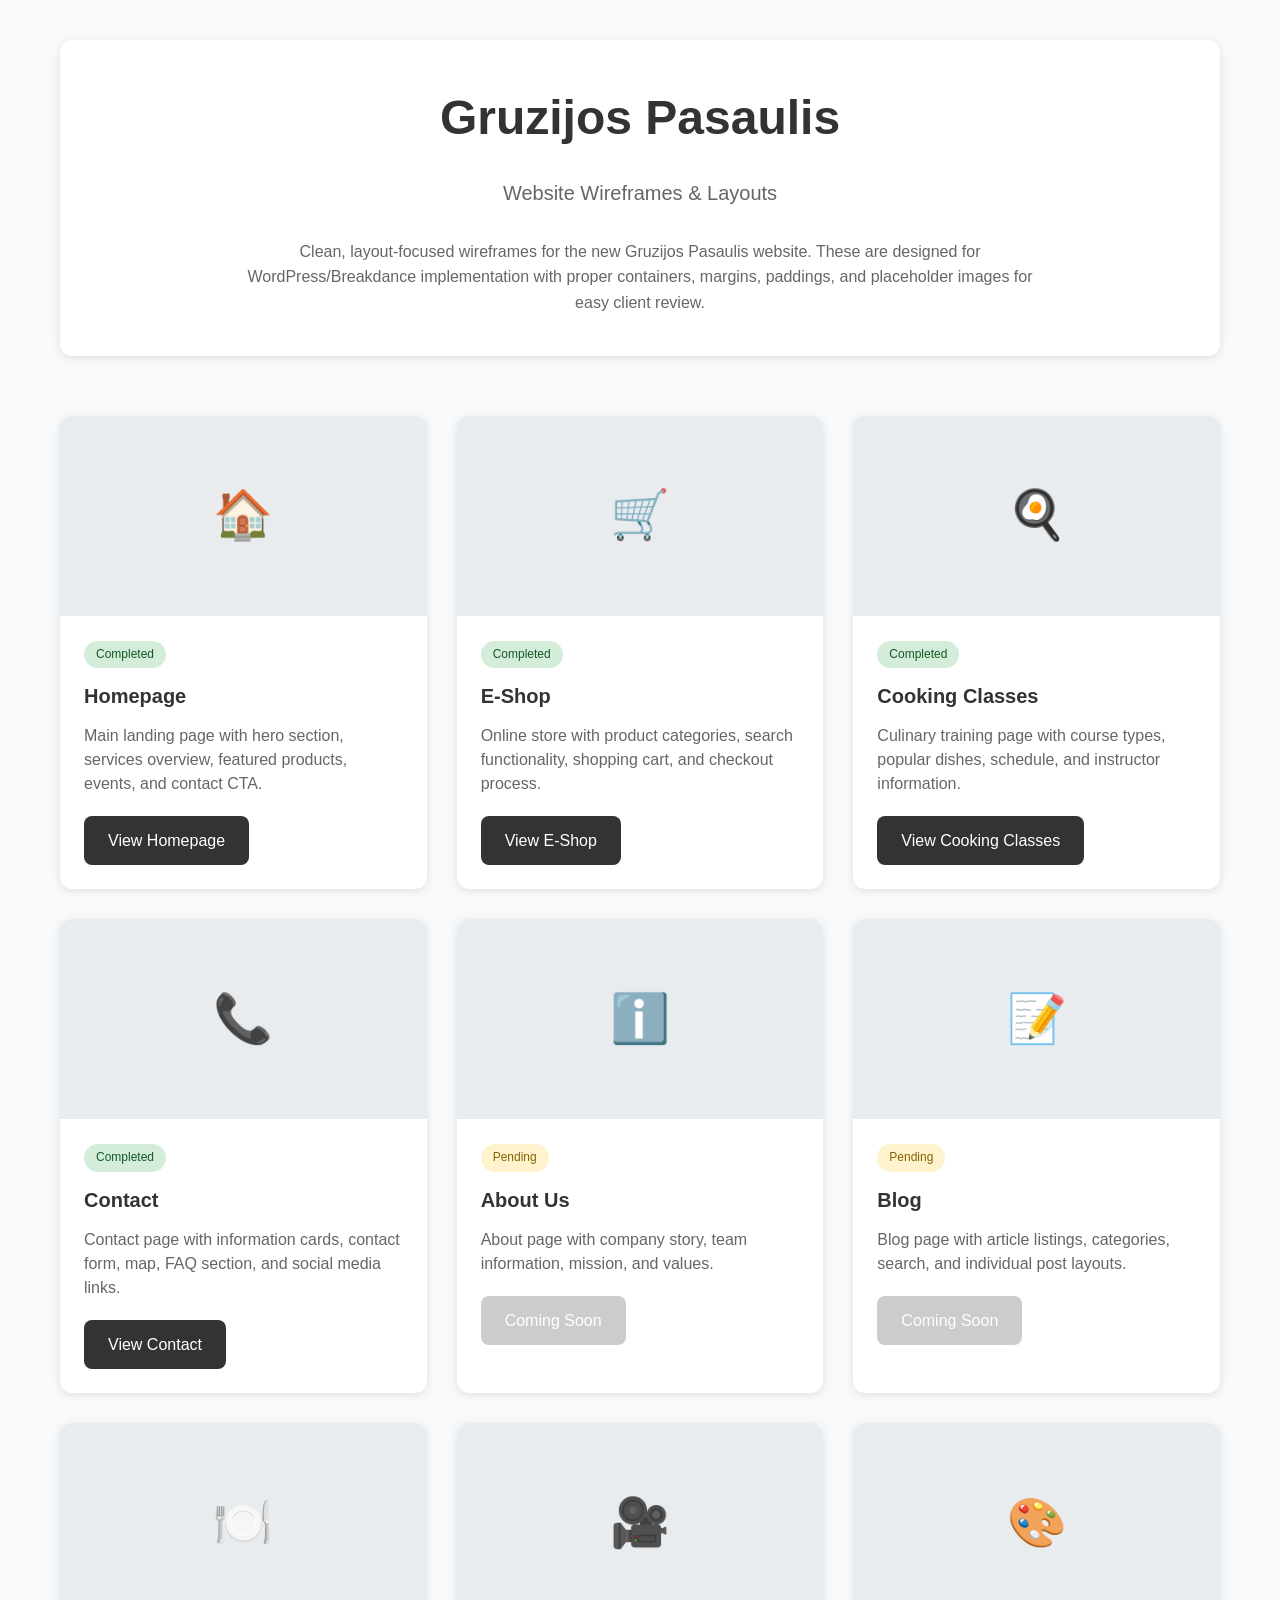
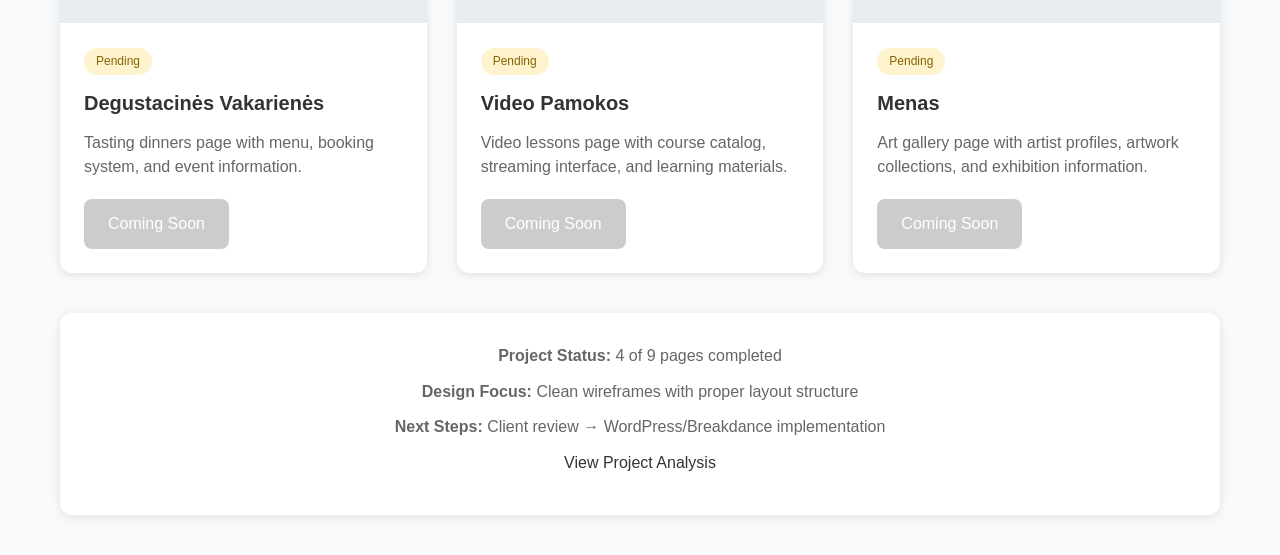
==== index.html @ 08dd2563 "Naujas" ====
<!DOCTYPE html>
<html lang="lt">
<head>
    <meta charset="UTF-8">
    <meta name="viewport" content="width=device-width, initial-scale=1.0">
    <title>Gruzijos Pasaulis - Wireframes</title>
    <style>
        * {
            margin: 0;
            padding: 0;
            box-sizing: border-box;
        }
        
        body {
            font-family: Arial, sans-serif;
            line-height: 1.6;
            color: #333;
            background: #f8f9fa;
        }
        
        .container {
            max-width: 1200px;
            margin: 0 auto;
            padding: 40px 20px;
        }
        
        header {
            text-align: center;
            margin-bottom: 60px;
            background: white;
            padding: 40px;
            border-radius: 12px;
            box-shadow: 0 2px 8px rgba(0,0,0,0.1);
        }
        
        h1 {
            font-size: 48px;
            margin-bottom: 20px;
            color: #333;
        }
        
        .subtitle {
            font-size: 20px;
            color: #666;
            margin-bottom: 30px;
        }
        
        .description {
            font-size: 16px;
            color: #666;
            max-width: 800px;
            margin: 0 auto;
        }
        
        .pages-grid {
            display: grid;
            grid-template-columns: repeat(auto-fit, minmax(300px, 1fr));
            gap: 30px;
            margin-bottom: 40px;
        }
        
        .page-card {
            background: white;
            border-radius: 12px;
            overflow: hidden;
            box-shadow: 0 2px 8px rgba(0,0,0,0.1);
            transition: transform 0.3s ease, box-shadow 0.3s ease;
        }
        
        .page-card:hover {
            transform: translateY(-5px);
            box-shadow: 0 8px 24px rgba(0,0,0,0.15);
        }
        
        .page-image {
            height: 200px;
            background: #e9ecef;
            display: flex;
            align-items: center;
            justify-content: center;
            font-size: 48px;
            color: #666;
        }
        
        .page-info {
            padding: 24px;
        }
        
        .page-info h3 {
            margin-bottom: 12px;
            font-size: 20px;
            color: #333;
        }
        
        .page-info p {
            margin-bottom: 20px;
            color: #666;
            line-height: 1.5;
        }
        
        .page-link {
            display: inline-block;
            padding: 12px 24px;
            background: #333;
            color: white;
            text-decoration: none;
            border-radius: 8px;
            font-weight: 500;
            transition: background-color 0.3s ease;
        }
        
        .page-link:hover {
            background: #555;
        }
        
        .status {
            display: inline-block;
            padding: 4px 12px;
            border-radius: 20px;
            font-size: 12px;
            font-weight: 500;
            margin-bottom: 12px;
        }
        
        .status.completed {
            background: #d4edda;
            color: #155724;
        }
        
        .status.pending {
            background: #fff3cd;
            color: #856404;
        }
        
        .footer {
            text-align: center;
            background: white;
            padding: 30px;
            border-radius: 12px;
            box-shadow: 0 2px 8px rgba(0,0,0,0.1);
        }
        
        .footer p {
            color: #666;
            margin-bottom: 10px;
        }
        
        .footer a {
            color: #333;
            text-decoration: none;
            font-weight: 500;
        }
        
        .footer a:hover {
            text-decoration: underline;
        }
        
        @media (max-width: 768px) {
            .container {
                padding: 20px 16px;
            }
            
            h1 {
                font-size: 36px;
            }
            
            .pages-grid {
                grid-template-columns: 1fr;
            }
        }
    </style>
</head>
<body>
    <div class="container">
        <header>
            <h1>Gruzijos Pasaulis</h1>
            <p class="subtitle">Website Wireframes & Layouts</p>
            <p class="description">
                Clean, layout-focused wireframes for the new Gruzijos Pasaulis website. 
                These are designed for WordPress/Breakdance implementation with proper containers, 
                margins, paddings, and placeholder images for easy client review.
            </p>
        </header>
        
        <div class="pages-grid">
            <div class="page-card">
                <div class="page-image">🏠</div>
                <div class="page-info">
                    <span class="status completed">Completed</span>
                    <h3>Homepage</h3>
                    <p>Main landing page with hero section, services overview, featured products, events, and contact CTA.</p>
                    <a href="homepage-layout.html" class="page-link">View Homepage</a>
                </div>
            </div>
            
            <div class="page-card">
                <div class="page-image">🛒</div>
                <div class="page-info">
                    <span class="status completed">Completed</span>
                    <h3>E-Shop</h3>
                    <p>Online store with product categories, search functionality, shopping cart, and checkout process.</p>
                    <a href="e-shop-layout.html" class="page-link">View E-Shop</a>
                </div>
            </div>
            
            <div class="page-card">
                <div class="page-image">🍳</div>
                <div class="page-info">
                    <span class="status completed">Completed</span>
                    <h3>Cooking Classes</h3>
                    <p>Culinary training page with course types, popular dishes, schedule, and instructor information.</p>
                    <a href="cooking-classes-layout.html" class="page-link">View Cooking Classes</a>
                </div>
            </div>
            
            <div class="page-card">
                <div class="page-image">📞</div>
                <div class="page-info">
                    <span class="status completed">Completed</span>
                    <h3>Contact</h3>
                    <p>Contact page with information cards, contact form, map, FAQ section, and social media links.</p>
                    <a href="contact-layout.html" class="page-link">View Contact</a>
                </div>
            </div>
            
            <div class="page-card">
                <div class="page-image">ℹ️</div>
                <div class="page-info">
                    <span class="status pending">Pending</span>
                    <h3>About Us</h3>
                    <p>About page with company story, team information, mission, and values.</p>
                    <a href="#" class="page-link" style="background: #ccc; cursor: not-allowed;">Coming Soon</a>
                </div>
            </div>
            
            <div class="page-card">
                <div class="page-image">📝</div>
                <div class="page-info">
                    <span class="status pending">Pending</span>
                    <h3>Blog</h3>
                    <p>Blog page with article listings, categories, search, and individual post layouts.</p>
                    <a href="#" class="page-link" style="background: #ccc; cursor: not-allowed;">Coming Soon</a>
                </div>
            </div>
            
            <div class="page-card">
                <div class="page-image">🍽️</div>
                <div class="page-info">
                    <span class="status pending">Pending</span>
                    <h3>Degustacinės Vakarienės</h3>
                    <p>Tasting dinners page with menu, booking system, and event information.</p>
                    <a href="#" class="page-link" style="background: #ccc; cursor: not-allowed;">Coming Soon</a>
                </div>
            </div>
            
            <div class="page-card">
                <div class="page-image">🎥</div>
                <div class="page-info">
                    <span class="status pending">Pending</span>
                    <h3>Video Pamokos</h3>
                    <p>Video lessons page with course catalog, streaming interface, and learning materials.</p>
                    <a href="#" class="page-link" style="background: #ccc; cursor: not-allowed;">Coming Soon</a>
                </div>
            </div>
            
            <div class="page-card">
                <div class="page-image">🎨</div>
                <div class="page-info">
                    <span class="status pending">Pending</span>
                    <h3>Menas</h3>
                    <p>Art gallery page with artist profiles, artwork collections, and exhibition information.</p>
                    <a href="#" class="page-link" style="background: #ccc; cursor: not-allowed;">Coming Soon</a>
                </div>
            </div>
        </div>
        
        <div class="footer">
            <p><strong>Project Status:</strong> 4 of 9 pages completed</p>
            <p><strong>Design Focus:</strong> Clean wireframes with proper layout structure</p>
            <p><strong>Next Steps:</strong> Client review → WordPress/Breakdance implementation</p>
            <p><a href="website-structure-analysis.md">View Project Analysis</a></p>
        </div>
    </div>
</body>
</html>
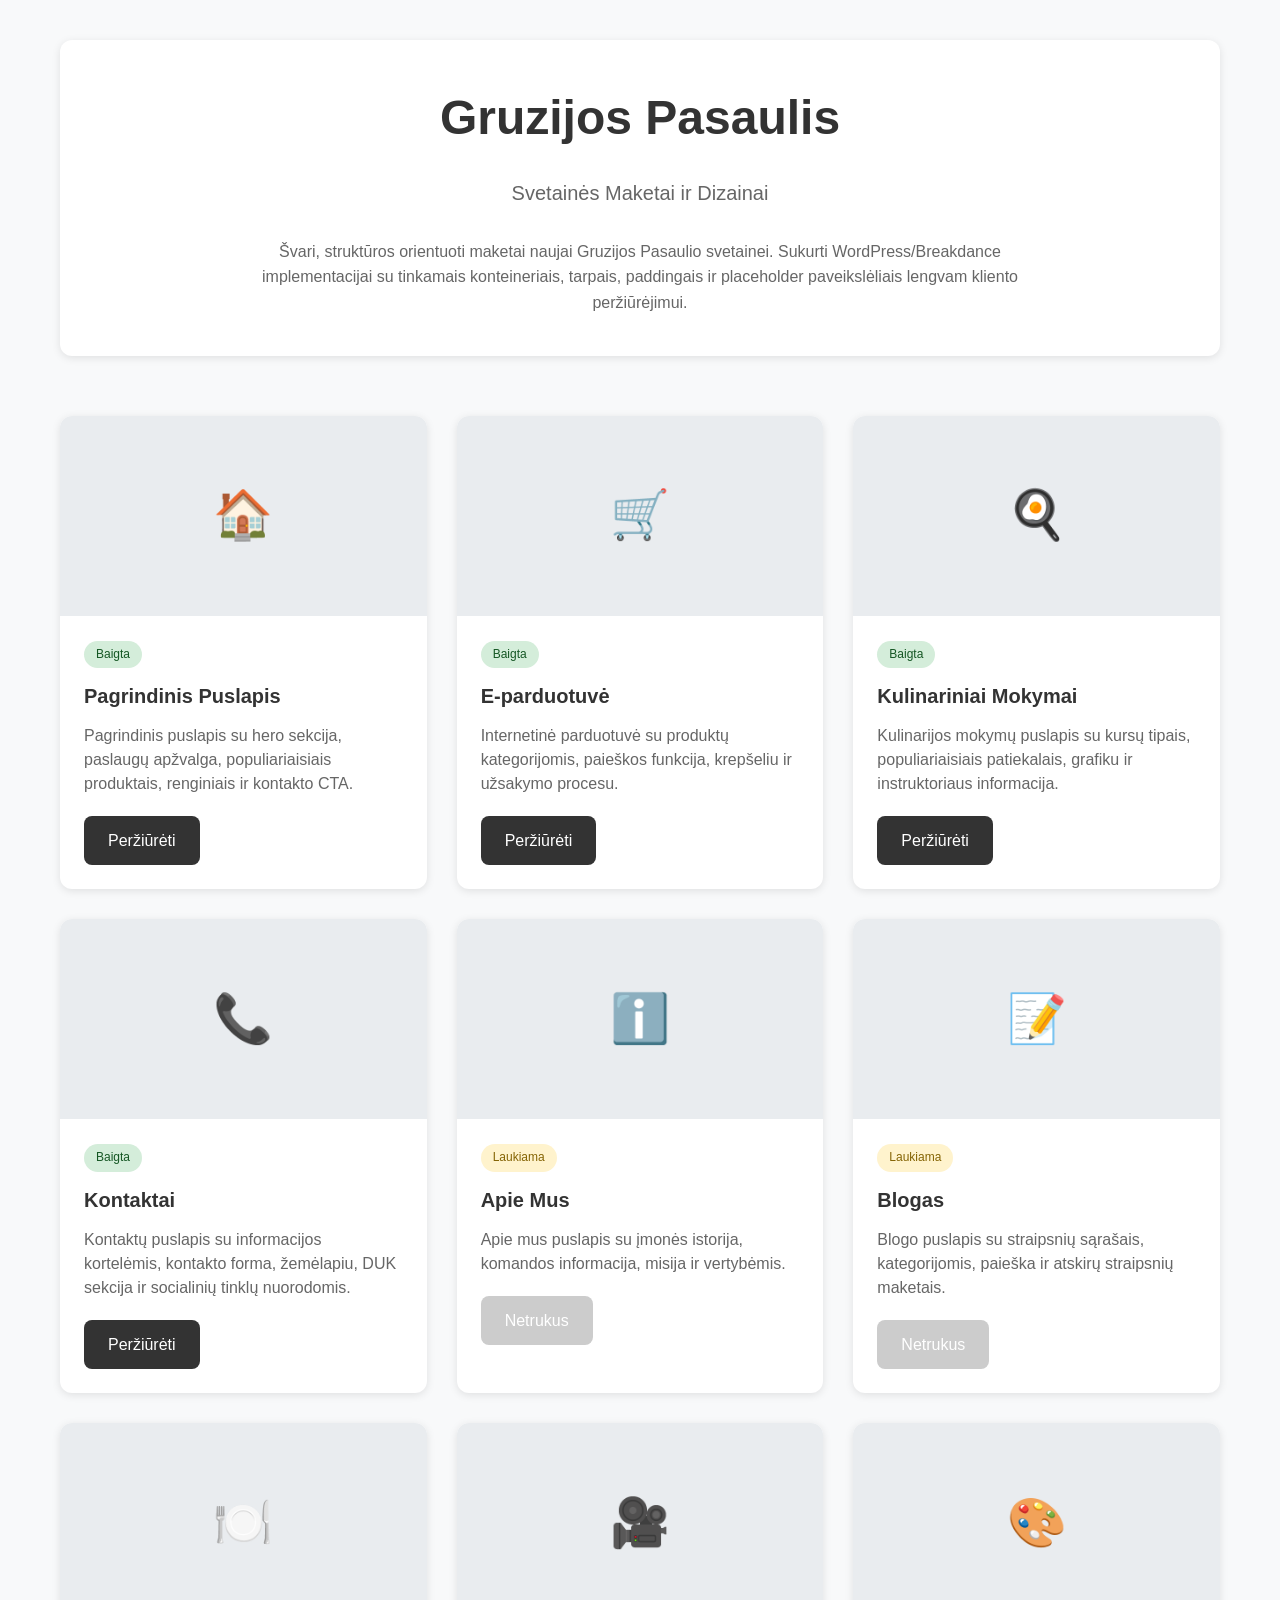
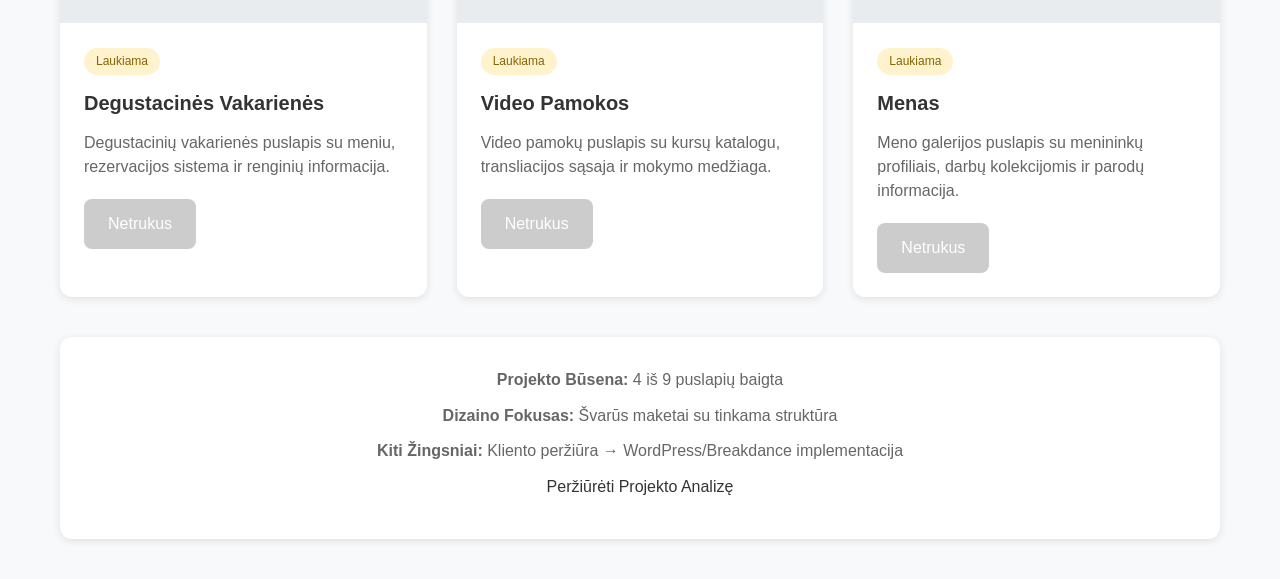
==== commit ad3c3529: "Atnaujinta index.html lietuviÅ³ kalba - visi tekstai ir apraÅ¡ymai dabar lietuviÅ³ kalba" ====
--- a/index.html
+++ b/index.html
@@ -3,7 +3,7 @@
 <head>
     <meta charset="UTF-8">
     <meta name="viewport" content="width=device-width, initial-scale=1.0">
-    <title>Gruzijos Pasaulis - Wireframes</title>
+    <title>Gruzijos Pasaulis - Maketai</title>
     <style>
         * {
             margin: 0;
@@ -174,11 +174,11 @@
     <div class="container">
         <header>
             <h1>Gruzijos Pasaulis</h1>
-            <p class="subtitle">Website Wireframes & Layouts</p>
+            <p class="subtitle">Svetainės Maketai ir Dizainai</p>
             <p class="description">
-                Clean, layout-focused wireframes for the new Gruzijos Pasaulis website. 
-                These are designed for WordPress/Breakdance implementation with proper containers, 
-                margins, paddings, and placeholder images for easy client review.
+                Švari, struktūros orientuoti maketai naujai Gruzijos Pasaulio svetainei. 
+                Sukurti WordPress/Breakdance implementacijai su tinkamais konteineriais, 
+                tarpais, paddingais ir placeholder paveikslėliais lengvam kliento peržiūrėjimui.
             </p>
         </header>
         
@@ -186,99 +186,99 @@
             <div class="page-card">
                 <div class="page-image">🏠</div>
                 <div class="page-info">
-                    <span class="status completed">Completed</span>
-                    <h3>Homepage</h3>
-                    <p>Main landing page with hero section, services overview, featured products, events, and contact CTA.</p>
-                    <a href="homepage-layout.html" class="page-link">View Homepage</a>
+                    <span class="status completed">Baigta</span>
+                    <h3>Pagrindinis Puslapis</h3>
+                    <p>Pagrindinis puslapis su hero sekcija, paslaugų apžvalga, populiariaisiais produktais, renginiais ir kontakto CTA.</p>
+                    <a href="homepage-layout.html" class="page-link">Peržiūrėti</a>
                 </div>
             </div>
             
             <div class="page-card">
                 <div class="page-image">🛒</div>
                 <div class="page-info">
-                    <span class="status completed">Completed</span>
-                    <h3>E-Shop</h3>
-                    <p>Online store with product categories, search functionality, shopping cart, and checkout process.</p>
-                    <a href="e-shop-layout.html" class="page-link">View E-Shop</a>
+                    <span class="status completed">Baigta</span>
+                    <h3>E-parduotuvė</h3>
+                    <p>Internetinė parduotuvė su produktų kategorijomis, paieškos funkcija, krepšeliu ir užsakymo procesu.</p>
+                    <a href="e-shop-layout.html" class="page-link">Peržiūrėti</a>
                 </div>
             </div>
             
             <div class="page-card">
                 <div class="page-image">🍳</div>
                 <div class="page-info">
-                    <span class="status completed">Completed</span>
-                    <h3>Cooking Classes</h3>
-                    <p>Culinary training page with course types, popular dishes, schedule, and instructor information.</p>
-                    <a href="cooking-classes-layout.html" class="page-link">View Cooking Classes</a>
+                    <span class="status completed">Baigta</span>
+                    <h3>Kulinariniai Mokymai</h3>
+                    <p>Kulinarijos mokymų puslapis su kursų tipais, populiariaisiais patiekalais, grafiku ir instruktoriaus informacija.</p>
+                    <a href="cooking-classes-layout.html" class="page-link">Peržiūrėti</a>
                 </div>
             </div>
             
             <div class="page-card">
                 <div class="page-image">📞</div>
                 <div class="page-info">
-                    <span class="status completed">Completed</span>
-                    <h3>Contact</h3>
-                    <p>Contact page with information cards, contact form, map, FAQ section, and social media links.</p>
-                    <a href="contact-layout.html" class="page-link">View Contact</a>
+                    <span class="status completed">Baigta</span>
+                    <h3>Kontaktai</h3>
+                    <p>Kontaktų puslapis su informacijos kortelėmis, kontakto forma, žemėlapiu, DUK sekcija ir socialinių tinklų nuorodomis.</p>
+                    <a href="contact-layout.html" class="page-link">Peržiūrėti</a>
                 </div>
             </div>
             
             <div class="page-card">
                 <div class="page-image">ℹ️</div>
                 <div class="page-info">
-                    <span class="status pending">Pending</span>
-                    <h3>About Us</h3>
-                    <p>About page with company story, team information, mission, and values.</p>
-                    <a href="#" class="page-link" style="background: #ccc; cursor: not-allowed;">Coming Soon</a>
+                    <span class="status pending">Laukiama</span>
+                    <h3>Apie Mus</h3>
+                    <p>Apie mus puslapis su įmonės istorija, komandos informacija, misija ir vertybėmis.</p>
+                    <a href="#" class="page-link" style="background: #ccc; cursor: not-allowed;">Netrukus</a>
                 </div>
             </div>
             
             <div class="page-card">
                 <div class="page-image">📝</div>
                 <div class="page-info">
-                    <span class="status pending">Pending</span>
-                    <h3>Blog</h3>
-                    <p>Blog page with article listings, categories, search, and individual post layouts.</p>
-                    <a href="#" class="page-link" style="background: #ccc; cursor: not-allowed;">Coming Soon</a>
+                    <span class="status pending">Laukiama</span>
+                    <h3>Blogas</h3>
+                    <p>Blogo puslapis su straipsnių sąrašais, kategorijomis, paieška ir atskirų straipsnių maketais.</p>
+                    <a href="#" class="page-link" style="background: #ccc; cursor: not-allowed;">Netrukus</a>
                 </div>
             </div>
             
             <div class="page-card">
                 <div class="page-image">🍽️</div>
                 <div class="page-info">
-                    <span class="status pending">Pending</span>
+                    <span class="status pending">Laukiama</span>
                     <h3>Degustacinės Vakarienės</h3>
-                    <p>Tasting dinners page with menu, booking system, and event information.</p>
-                    <a href="#" class="page-link" style="background: #ccc; cursor: not-allowed;">Coming Soon</a>
+                    <p>Degustacinių vakarienės puslapis su meniu, rezervacijos sistema ir renginių informacija.</p>
+                    <a href="#" class="page-link" style="background: #ccc; cursor: not-allowed;">Netrukus</a>
                 </div>
             </div>
             
             <div class="page-card">
                 <div class="page-image">🎥</div>
                 <div class="page-info">
-                    <span class="status pending">Pending</span>
+                    <span class="status pending">Laukiama</span>
                     <h3>Video Pamokos</h3>
-                    <p>Video lessons page with course catalog, streaming interface, and learning materials.</p>
-                    <a href="#" class="page-link" style="background: #ccc; cursor: not-allowed;">Coming Soon</a>
+                    <p>Video pamokų puslapis su kursų katalogu, transliacijos sąsaja ir mokymo medžiaga.</p>
+                    <a href="#" class="page-link" style="background: #ccc; cursor: not-allowed;">Netrukus</a>
                 </div>
             </div>
             
             <div class="page-card">
                 <div class="page-image">🎨</div>
                 <div class="page-info">
-                    <span class="status pending">Pending</span>
+                    <span class="status pending">Laukiama</span>
                     <h3>Menas</h3>
-                    <p>Art gallery page with artist profiles, artwork collections, and exhibition information.</p>
-                    <a href="#" class="page-link" style="background: #ccc; cursor: not-allowed;">Coming Soon</a>
+                    <p>Meno galerijos puslapis su menininkų profiliais, darbų kolekcijomis ir parodų informacija.</p>
+                    <a href="#" class="page-link" style="background: #ccc; cursor: not-allowed;">Netrukus</a>
                 </div>
             </div>
         </div>
         
         <div class="footer">
-            <p><strong>Project Status:</strong> 4 of 9 pages completed</p>
-            <p><strong>Design Focus:</strong> Clean wireframes with proper layout structure</p>
-            <p><strong>Next Steps:</strong> Client review → WordPress/Breakdance implementation</p>
-            <p><a href="website-structure-analysis.md">View Project Analysis</a></p>
+            <p><strong>Projekto Būsena:</strong> 4 iš 9 puslapių baigta</p>
+            <p><strong>Dizaino Fokusas:</strong> Švarūs maketai su tinkama struktūra</p>
+            <p><strong>Kiti Žingsniai:</strong> Kliento peržiūra → WordPress/Breakdance implementacija</p>
+            <p><a href="website-structure-analysis.md">Peržiūrėti Projekto Analizę</a></p>
         </div>
     </div>
 </body>
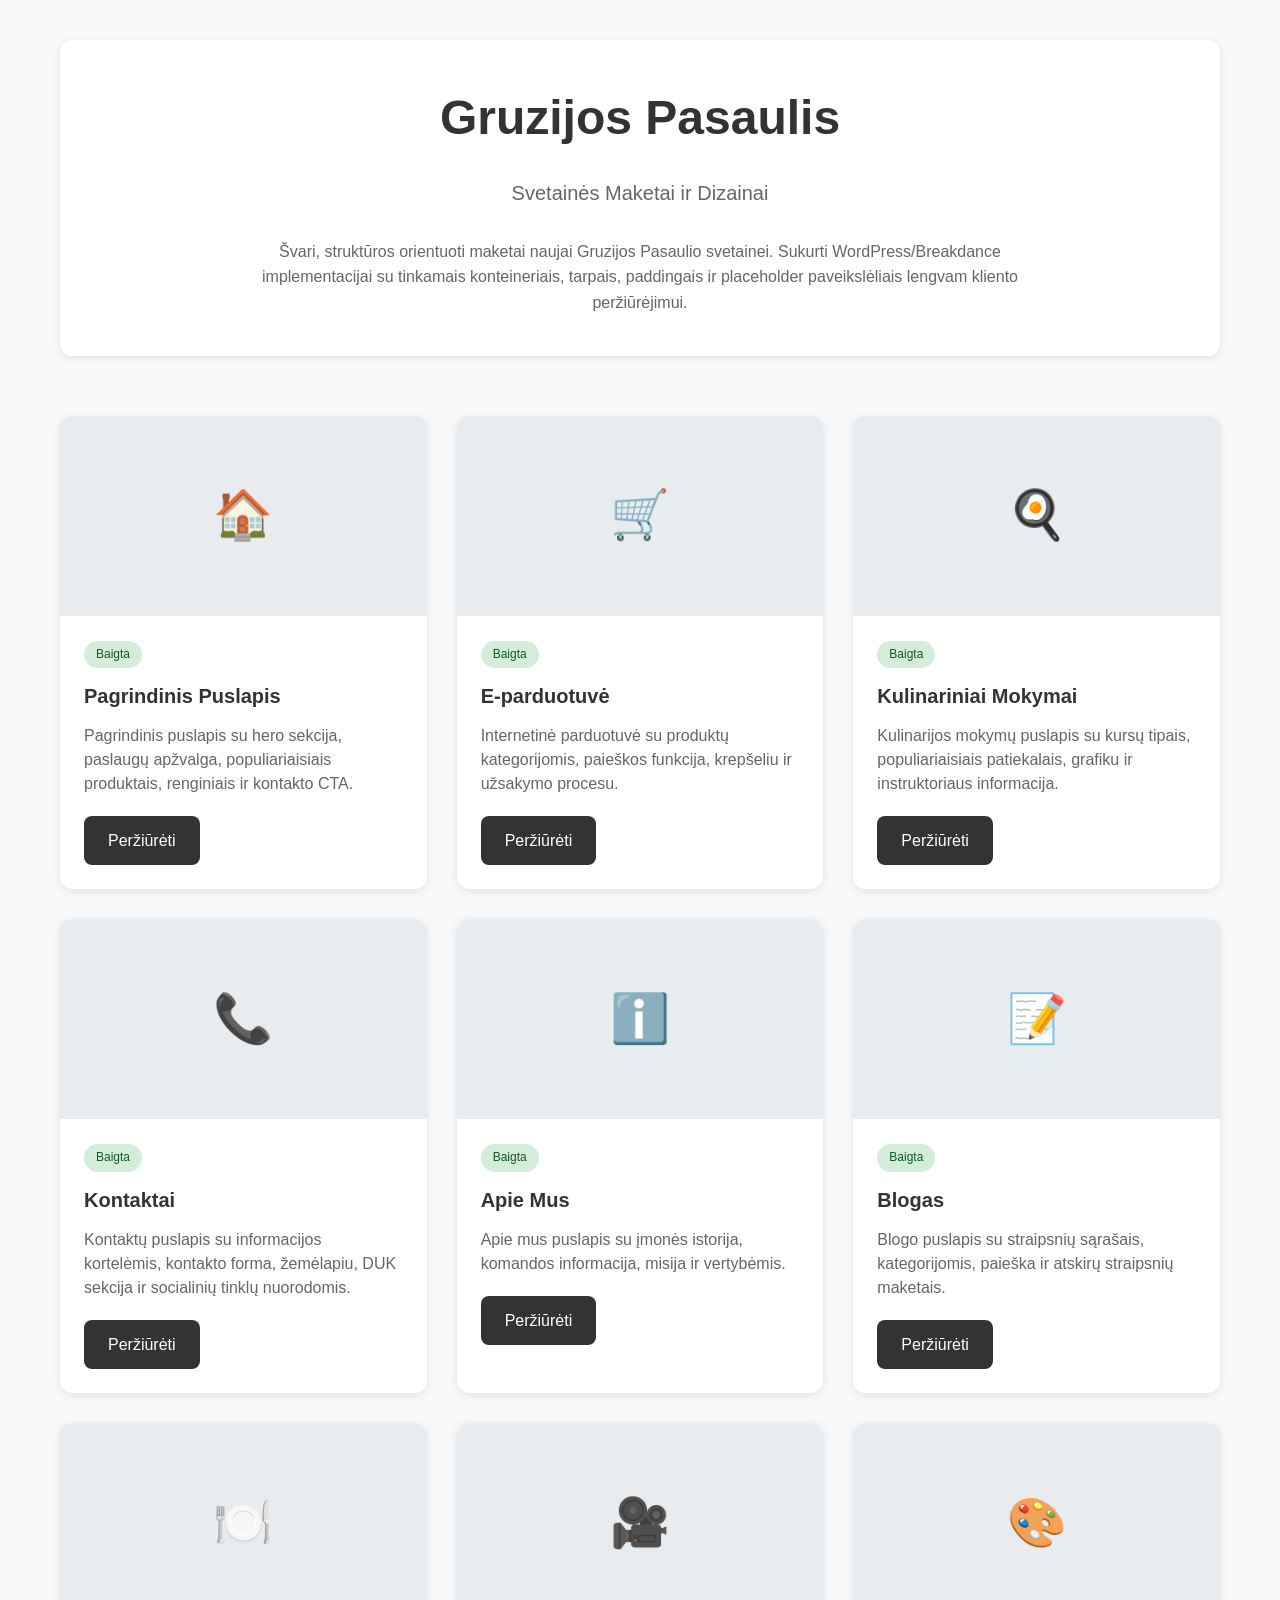
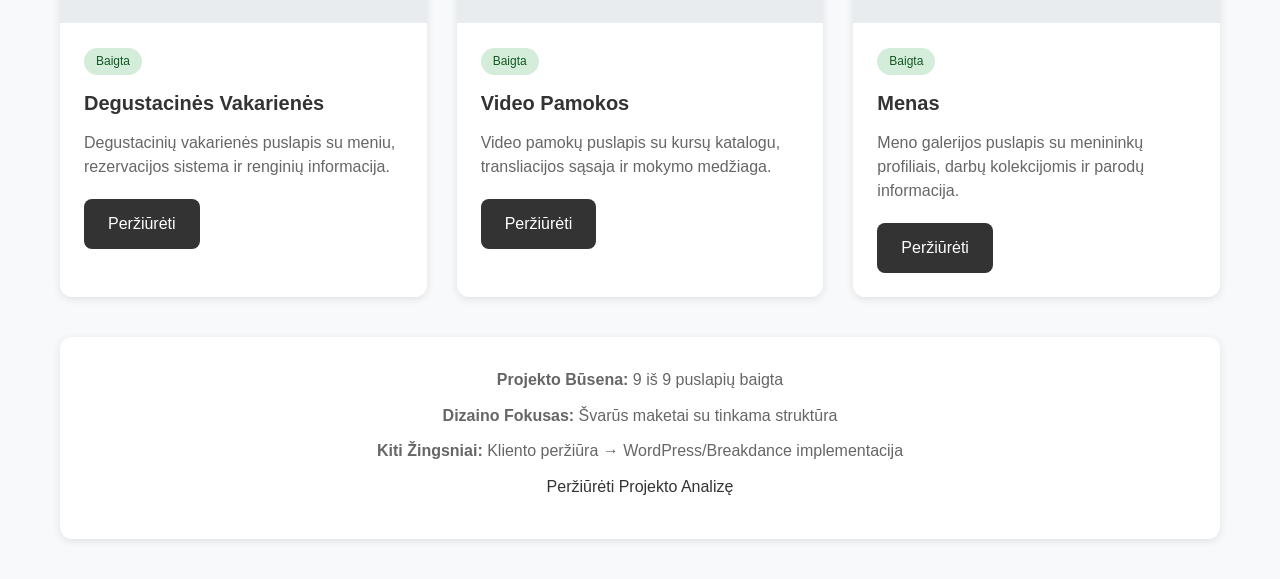
==== commit 7f90884b: "PridÄ—ti visi likÄ™ puslapiai: Apie Mus, Blogas, DegustacinÄ—s VakarienÄ—s, Video Pamokos, Menas - v" ====
--- a/index.html
+++ b/index.html
@@ -4,6 +4,7 @@
     <meta charset="UTF-8">
     <meta name="viewport" content="width=device-width, initial-scale=1.0">
     <title>Gruzijos Pasaulis - Maketai</title>
+    <meta http-equiv="Cache-Control" content="no-cache, no-store, must-revalidate">
     <style>
         * {
             margin: 0;
@@ -226,56 +227,56 @@
             <div class="page-card">
                 <div class="page-image">ℹ️</div>
                 <div class="page-info">
-                    <span class="status pending">Laukiama</span>
+                    <span class="status completed">Baigta</span>
                     <h3>Apie Mus</h3>
                     <p>Apie mus puslapis su įmonės istorija, komandos informacija, misija ir vertybėmis.</p>
-                    <a href="#" class="page-link" style="background: #ccc; cursor: not-allowed;">Netrukus</a>
+                    <a href="about-layout.html" class="page-link">Peržiūrėti</a>
                 </div>
             </div>
             
             <div class="page-card">
                 <div class="page-image">📝</div>
                 <div class="page-info">
-                    <span class="status pending">Laukiama</span>
+                    <span class="status completed">Baigta</span>
                     <h3>Blogas</h3>
                     <p>Blogo puslapis su straipsnių sąrašais, kategorijomis, paieška ir atskirų straipsnių maketais.</p>
-                    <a href="#" class="page-link" style="background: #ccc; cursor: not-allowed;">Netrukus</a>
+                    <a href="blog-layout.html" class="page-link">Peržiūrėti</a>
                 </div>
             </div>
             
             <div class="page-card">
                 <div class="page-image">🍽️</div>
                 <div class="page-info">
-                    <span class="status pending">Laukiama</span>
+                    <span class="status completed">Baigta</span>
                     <h3>Degustacinės Vakarienės</h3>
                     <p>Degustacinių vakarienės puslapis su meniu, rezervacijos sistema ir renginių informacija.</p>
-                    <a href="#" class="page-link" style="background: #ccc; cursor: not-allowed;">Netrukus</a>
+                    <a href="degustacines-vakarienes-layout.html" class="page-link">Peržiūrėti</a>
                 </div>
             </div>
             
             <div class="page-card">
                 <div class="page-image">🎥</div>
                 <div class="page-info">
-                    <span class="status pending">Laukiama</span>
+                    <span class="status completed">Baigta</span>
                     <h3>Video Pamokos</h3>
                     <p>Video pamokų puslapis su kursų katalogu, transliacijos sąsaja ir mokymo medžiaga.</p>
-                    <a href="#" class="page-link" style="background: #ccc; cursor: not-allowed;">Netrukus</a>
+                    <a href="video-pamokos-layout.html" class="page-link">Peržiūrėti</a>
                 </div>
             </div>
             
             <div class="page-card">
                 <div class="page-image">🎨</div>
                 <div class="page-info">
-                    <span class="status pending">Laukiama</span>
+                    <span class="status completed">Baigta</span>
                     <h3>Menas</h3>
                     <p>Meno galerijos puslapis su menininkų profiliais, darbų kolekcijomis ir parodų informacija.</p>
-                    <a href="#" class="page-link" style="background: #ccc; cursor: not-allowed;">Netrukus</a>
+                    <a href="menas-layout.html" class="page-link">Peržiūrėti</a>
                 </div>
             </div>
         </div>
         
         <div class="footer">
-            <p><strong>Projekto Būsena:</strong> 4 iš 9 puslapių baigta</p>
+            <p><strong>Projekto Būsena:</strong> 9 iš 9 puslapių baigta</p>
             <p><strong>Dizaino Fokusas:</strong> Švarūs maketai su tinkama struktūra</p>
             <p><strong>Kiti Žingsniai:</strong> Kliento peržiūra → WordPress/Breakdance implementacija</p>
             <p><a href="website-structure-analysis.md">Peržiūrėti Projekto Analizę</a></p>
